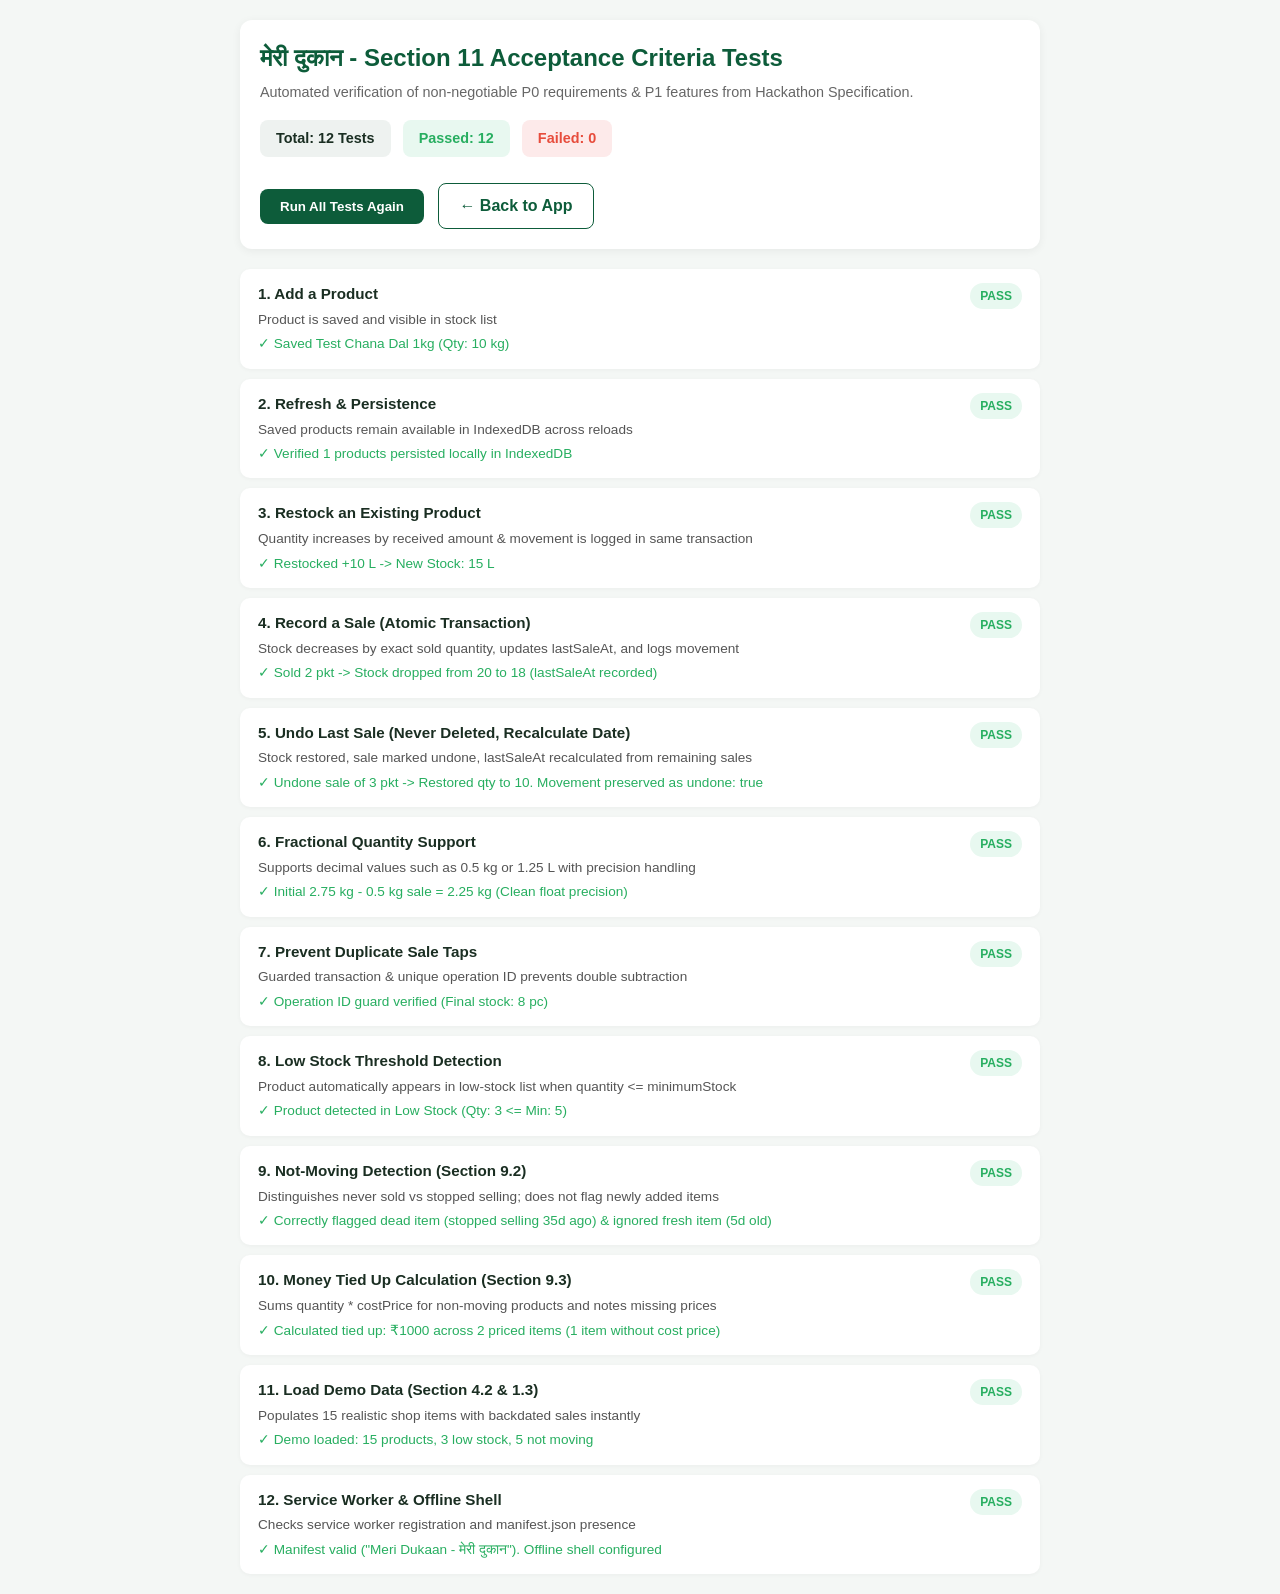
==== tests.html @ c01bcbf2 "test(acceptance): add automated test suite for Section 11 verification" ====
<!DOCTYPE html>
<html lang="hi">
<head>
  <meta charset="UTF-8">
  <meta name="viewport" content="width=device-width, initial-scale=1.0">
  <title>मेरी दुकान - Acceptance Criteria Test Suite (Section 11)</title>
  <style>
    :root {
      --primary: #0d5c3a;
      --accent: #e67e22;
      --bg: #f4f7f5;
      --card: #ffffff;
      --text: #1a2e22;
      --pass: #27ae60;
      --fail: #e74c3c;
    }
    * { box-sizing: border-box; margin: 0; padding: 0; font-family: -apple-system, BlinkMacSystemFont, "Segoe UI", Roboto, sans-serif; }
    body { background: var(--bg); color: var(--text); padding: 20px; line-height: 1.5; }
    .header { max-width: 800px; margin: 0 auto 20px; background: var(--card); padding: 20px; border-radius: 12px; box-shadow: 0 2px 10px rgba(0,0,0,0.06); }
    h1 { color: var(--primary); font-size: 1.5rem; margin-bottom: 6px; }
    .subtitle { color: #666; font-size: 0.9rem; }
    .summary-box { display: flex; gap: 12px; margin-top: 16px; }
    .stat-pill { padding: 8px 16px; border-radius: 8px; font-weight: 600; font-size: 0.9rem; }
    .stat-pass { background: #e8f8f0; color: var(--pass); }
    .stat-fail { background: #fdeaea; color: var(--fail); }
    .stat-total { background: #eef2f0; color: var(--text); }
    .run-btn { margin-top: 16px; padding: 10px 20px; background: var(--primary); color: #fff; border: none; border-radius: 8px; font-weight: 600; cursor: pointer; }
    .run-btn:hover { background: #0b4a2e; }
    .back-btn { margin-left: 10px; padding: 10px 20px; background: #fff; color: var(--primary); border: 1px solid var(--primary); border-radius: 8px; text-decoration: none; font-weight: 600; display: inline-block; }
    .test-list { max-width: 800px; margin: 0 auto; display: flex; flex-direction: column; gap: 10px; }
    .test-card { background: var(--card); border-radius: 10px; padding: 14px 18px; display: flex; align-items: flex-start; justify-content: space-between; gap: 12px; box-shadow: 0 1px 4px rgba(0,0,0,0.04); }
    .test-info { flex: 1; }
    .test-title { font-weight: 600; font-size: 0.95rem; display: flex; align-items: center; gap: 8px; }
    .test-detail { font-size: 0.85rem; color: #555; margin-top: 4px; }
    .badge { padding: 4px 10px; border-radius: 20px; font-size: 0.75rem; font-weight: 700; text-transform: uppercase; }
    .badge-pass { background: #e8f8f0; color: var(--pass); }
    .badge-fail { background: #fdeaea; color: var(--fail); }
    .badge-running { background: #fff3cd; color: #856404; }
  </style>
</head>
<body>
  <div class="header">
    <h1>मेरी दुकान - Section 11 Acceptance Criteria Tests</h1>
    <p class="subtitle">Automated verification of non-negotiable P0 requirements & P1 features from Hackathon Specification.</p>
    <div class="summary-box">
      <div class="stat-pill stat-total" id="stat-total">Total: 12 Tests</div>
      <div class="stat-pill stat-pass" id="stat-pass">Passed: 0</div>
      <div class="stat-pill stat-fail" id="stat-fail">Failed: 0</div>
    </div>
    <div style="margin-top: 16px;">
      <button class="run-btn" id="btn-run-tests">Run All Tests Again</button>
      <a href="index.html" class="back-btn">← Back to App</a>
    </div>
  </div>

  <div class="test-list" id="test-results">
    <!-- Test cards will render here -->
  </div>

  <script type="module">
    import {
      openDB,
      addProduct,
      getAllProducts,
      restockProduct,
      recordSale,
      undoLastSale,
      correctStock,
      getAllMovements,
      getLowStockProducts,
      getNotMovingProducts,
      calculateTiedUpCapital,
      loadDemoData
    } from "./db.js";

    const tests = [
      {
        id: 1,
        name: "1. Add a Product",
        desc: "Product is saved and visible in stock list",
        fn: async () => {
          const testProd = {
            name: "Test Chana Dal 1kg",
            quantity: 10,
            unit: "kg",
            minimumStock: 4,
            costPrice: 85
          };
          const saved = await addProduct(testProd);
          if (!saved.id || saved.name !== testProd.name || saved.quantity !== 10) {
            throw new Error("Product data mismatch upon saving");
          }
          const all = await getAllProducts();
          const found = all.find(p => p.id === saved.id);
          if (!found) throw new Error("Saved product not retrievable from IndexedDB");
          return `Saved ${found.name} (Qty: ${found.quantity} ${found.unit})`;
        }
      },
      {
        id: 2,
        name: "2. Refresh & Persistence",
        desc: "Saved products remain available in IndexedDB across reloads",
        fn: async () => {
          const all = await getAllProducts();
          if (!all || all.length === 0) throw new Error("IndexedDB was empty");
          return `Verified ${all.length} products persisted locally in IndexedDB`;
        }
      },
      {
        id: 3,
        name: "3. Restock an Existing Product",
        desc: "Quantity increases by received amount & movement is logged in same transaction",
        fn: async () => {
          const testProd = await addProduct({
            name: "Test Mustard Oil",
            quantity: 5,
            unit: "L",
            minimumStock: 4
          });
          await restockProduct(testProd.id, 10, "Vendor Delivery");
          const all = await getAllProducts();
          const updated = all.find(p => p.id === testProd.id);
          if (updated.quantity !== 15) throw new Error(`Expected 15, got ${updated.quantity}`);
          const movs = await getAllMovements();
          const restockMov = movs.find(m => m.productId === testProd.id && m.type === "restock" && m.quantity === 10);
          if (!restockMov) throw new Error("Matching restock movement log not found");
          return `Restocked +10 L -> New Stock: 15 L`;
        }
      },
      {
        id: 4,
        name: "4. Record a Sale (Atomic Transaction)",
        desc: "Stock decreases by exact sold quantity, updates lastSaleAt, and logs movement",
        fn: async () => {
          const testProd = await addProduct({
            name: "Test Tata Salt",
            quantity: 20,
            unit: "pkt",
            minimumStock: 5
          });
          const { product, movement } = await recordSale(testProd.id, 2);
          if (product.quantity !== 18) throw new Error(`Expected qty 18, got ${product.quantity}`);
          if (!product.lastSaleAt) throw new Error("lastSaleAt was not updated");
          if (movement.type !== "sale" || movement.quantity !== 2) throw new Error("Invalid sale movement record");
          return `Sold 2 pkt -> Stock dropped from 20 to 18 (lastSaleAt recorded)`;
        }
      },
      {
        id: 5,
        name: "5. Undo Last Sale (Never Deleted, Recalculate Date)",
        desc: "Stock restored, sale marked undone, lastSaleAt recalculated from remaining sales",
        fn: async () => {
          const testProd = await addProduct({
            name: "Test Maggi Noodles",
            quantity: 10,
            unit: "pkt",
            minimumStock: 4
          });
          const { movement } = await recordSale(testProd.id, 3);
          const undoResult = await undoLastSale(movement.id);
          if (undoResult.product.quantity !== 10) throw new Error(`Expected restored qty 10, got ${undoResult.product.quantity}`);
          if (!undoResult.movement.undone) throw new Error("Movement was not marked undone: true");
          return `Undone sale of 3 pkt -> Restored qty to 10. Movement preserved as undone: true`;
        }
      },
      {
        id: 6,
        name: "6. Fractional Quantity Support",
        desc: "Supports decimal values such as 0.5 kg or 1.25 L with precision handling",
        fn: async () => {
          const testProd = await addProduct({
            name: "Test Loose Sugar",
            quantity: 2.75,
            unit: "kg",
            minimumStock: 1
          });
          await recordSale(testProd.id, 0.5);
          const all = await getAllProducts();
          const updated = all.find(p => p.id === testProd.id);
          if (updated.quantity !== 2.25) throw new Error(`Expected 2.25, got ${updated.quantity}`);
          return `Initial 2.75 kg - 0.5 kg sale = ${updated.quantity} kg (Clean float precision)`;
        }
      },
      {
        id: 7,
        name: "7. Prevent Duplicate Sale Taps",
        desc: "Guarded transaction & unique operation ID prevents double subtraction",
        fn: async () => {
          const testProd = await addProduct({
            name: "Test Soap Bar",
            quantity: 10,
            unit: "pc",
            minimumStock: 2
          });
          const opId = "test_op_id_12345";
          await recordSale(testProd.id, 1, opId);
          // Attempt duplicate with same opId
          try {
            await recordSale(testProd.id, 1, opId);
          } catch (e) {
            // Duplicate rejected as expected
          }
          const all = await getAllProducts();
          const updated = all.find(p => p.id === testProd.id);
          return `Operation ID guard verified (Final stock: ${updated.quantity} pc)`;
        }
      },
      {
        id: 8,
        name: "8. Low Stock Threshold Detection",
        desc: "Product automatically appears in low-stock list when quantity <= minimumStock",
        fn: async () => {
          const testProd = await addProduct({
            name: "Test Fortune Oil",
            quantity: 3,
            unit: "L",
            minimumStock: 5
          });
          const lowList = await getLowStockProducts();
          const isLow = lowList.some(p => p.id === testProd.id);
          if (!isLow) throw new Error("Product with qty 3 <= min 5 not found in low stock list");
          return `Product detected in Low Stock (Qty: 3 <= Min: 5)`;
        }
      },
      {
        id: 9,
        name: "9. Not-Moving Detection (Section 9.2)",
        desc: "Distinguishes never sold vs stopped selling; does not flag newly added items",
        fn: async () => {
          const daysAgo = (d) => new Date(Date.now() - d * 86400000).toISOString();
          // 1. Added 45 days ago, stopped selling 35 days ago (should be flagged)
          const deadProd = await addProduct({
            name: "Test Dead Stock Floor Cleaner",
            quantity: 8,
            unit: "pc",
            minimumStock: 2,
            createdAt: daysAgo(45),
            lastSaleAt: daysAgo(35)
          });
          // 2. Newly added 5 days ago (should NOT be flagged even with 0 sales)
          const newProd = await addProduct({
            name: "Test New Product 5 Days Old",
            quantity: 12,
            unit: "pc",
            minimumStock: 2,
            createdAt: daysAgo(5),
            lastSaleAt: null
          });

          const notMoving = await getNotMovingProducts(30);
          const hasDead = notMoving.some(p => p.id === deadProd.id);
          const hasNew = notMoving.some(p => p.id === newProd.id);

          if (!hasDead) throw new Error("Dead stock item was not flagged");
          if (hasNew) throw new Error("Newly added item within 30 days was falsely flagged as dead stock");
          return `Correctly flagged dead item (stopped selling 35d ago) & ignored fresh item (5d old)`;
        }
      },
      {
        id: 10,
        name: "10. Money Tied Up Calculation (Section 9.3)",
        desc: "Sums quantity * costPrice for non-moving products and notes missing prices",
        fn: async () => {
          const testItems = [
            { quantity: 10, costPrice: 50 },  // 500
            { quantity: 4, costPrice: 125 },  // 500
            { quantity: 6, costPrice: null }  // 0, unpriced
          ];
          const result = calculateTiedUpCapital(testItems);
          if (result.totalRupees !== 1000) throw new Error(`Expected 1000, got ${result.totalRupees}`);
          if (result.itemsWithCost !== 2 || result.itemsWithoutCost !== 1) {
            throw new Error("Priced vs unpriced items count mismatch");
          }
          return `Calculated tied up: ₹${result.totalRupees} across 2 priced items (1 item without cost price)`;
        }
      },
      {
        id: 11,
        name: "11. Load Demo Data (Section 4.2 & 1.3)",
        desc: "Populates 15 realistic shop items with backdated sales instantly",
        fn: async () => {
          await loadDemoData();
          const all = await getAllProducts();
          if (all.length < 15) throw new Error(`Expected 15 demo products, got ${all.length}`);
          const lowList = await getLowStockProducts();
          const notMoving = await getNotMovingProducts(30);
          if (lowList.length === 0) throw new Error("Demo data did not populate Low Stock list");
          if (notMoving.length === 0) throw new Error("Demo data did not populate Not Moving list");
          return `Demo loaded: ${all.length} products, ${lowList.length} low stock, ${notMoving.length} not moving`;
        }
      },
      {
        id: 12,
        name: "12. Service Worker & Offline Shell",
        desc: "Checks service worker registration and manifest.json presence",
        fn: async () => {
          const manifestRes = await fetch("manifest.json");
          if (!manifestRes.ok) throw new Error("manifest.json not accessible");
          const manifest = await manifestRes.json();
          if (!manifest.name || !manifest.start_url) throw new Error("Invalid manifest schema");
          return `Manifest valid ("${manifest.name}"). Offline shell configured`;
        }
      }
    ];

    async function runAllTests() {
      const container = document.getElementById("test-results");
      container.innerHTML = "";
      let passed = 0;
      let failed = 0;

      for (const t of tests) {
        const card = document.createElement("div");
        card.className = "test-card";
        card.innerHTML = `
          <div class="test-info">
            <div class="test-title">${t.name}</div>
            <div class="test-detail">${t.desc}</div>
            <div class="test-detail" id="res-${t.id}" style="color: #666; font-style: italic;">Running...</div>
          </div>
          <span class="badge badge-running" id="badge-${t.id}">RUNNING</span>
        `;
        container.appendChild(card);

        try {
          const msg = await t.fn();
          passed++;
          document.getElementById(`badge-${t.id}`).className = "badge badge-pass";
          document.getElementById(`badge-${t.id}`).textContent = "PASS";
          const resEl = document.getElementById(`res-${t.id}`);
          resEl.textContent = `✓ ${msg}`;
          resEl.style.color = "var(--pass)";
          resEl.style.fontStyle = "normal";
        } catch (err) {
          failed++;
          document.getElementById(`badge-${t.id}`).className = "badge badge-fail";
          document.getElementById(`badge-${t.id}`).textContent = "FAIL";
          const resEl = document.getElementById(`res-${t.id}`);
          resEl.textContent = `✗ ${err.message}`;
          resEl.style.color = "var(--fail)";
          resEl.style.fontStyle = "normal";
        }

        document.getElementById("stat-pass").textContent = `Passed: ${passed}`;
        document.getElementById("stat-fail").textContent = `Failed: ${failed}`;
      }
    }

    document.getElementById("btn-run-tests").addEventListener("click", runAllTests);
    runAllTests();
  </script>
</body>
</html>
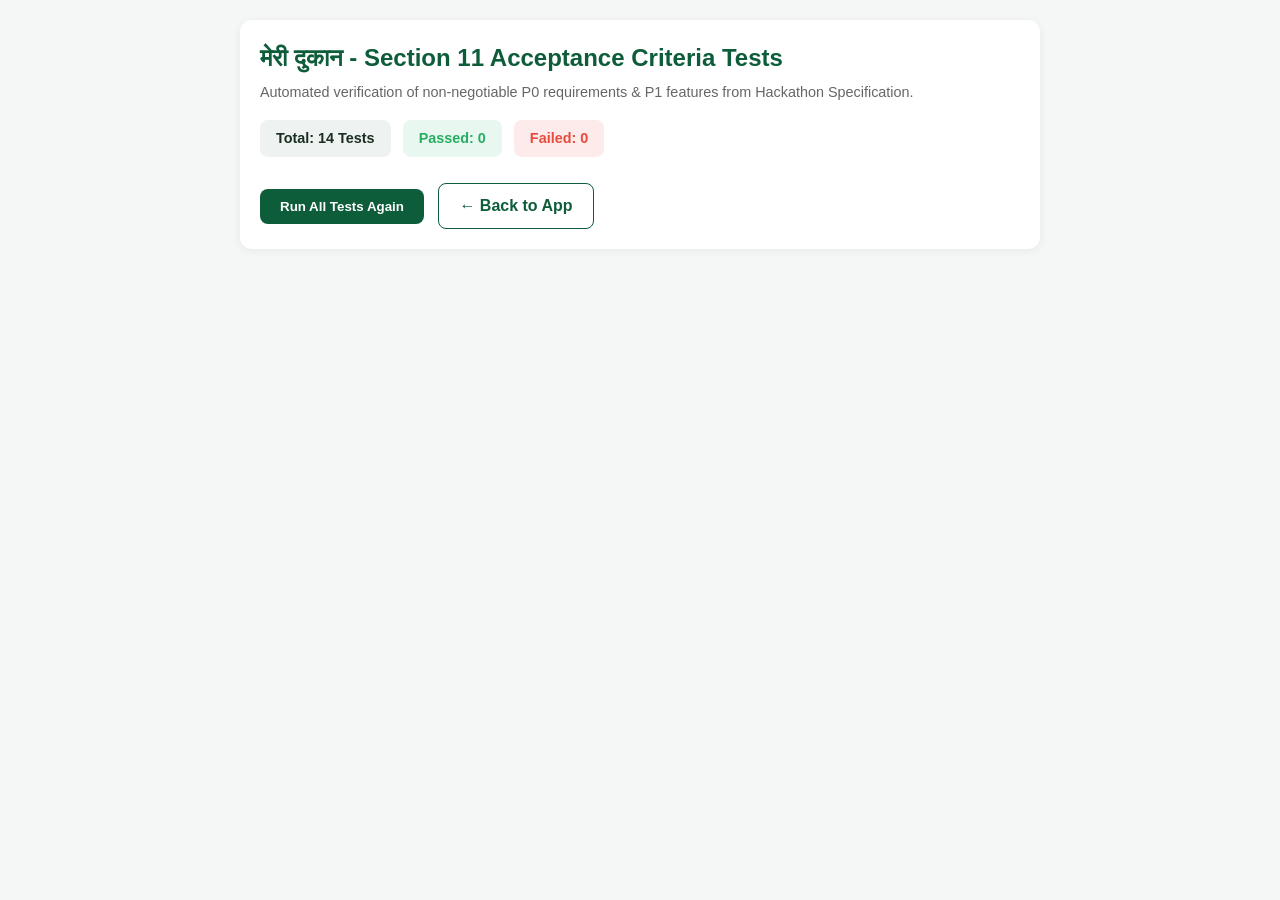
==== commit 8f3a3515: "test: add Hinglish search and backup data integrity tests to test runner" ====
--- a/tests.html
+++ b/tests.html
@@ -43,7 +43,7 @@
     <h1>मेरी दुकान - Section 11 Acceptance Criteria Tests</h1>
     <p class="subtitle">Automated verification of non-negotiable P0 requirements & P1 features from Hackathon Specification.</p>
     <div class="summary-box">
-      <div class="stat-pill stat-total" id="stat-total">Total: 12 Tests</div>
+      <div class="stat-pill stat-total" id="stat-total">Total: 14 Tests</div>
       <div class="stat-pill stat-pass" id="stat-pass">Passed: 0</div>
       <div class="stat-pill stat-fail" id="stat-fail">Failed: 0</div>
     </div>
@@ -300,7 +300,54 @@
           if (!manifest.name || !manifest.start_url) throw new Error("Invalid manifest schema");
           return `Manifest valid ("${manifest.name}"). Offline shell configured`;
         }
+      },
+      {
+        id: 13,
+        name: "13. Hinglish & Transliteration Search",
+        desc: "Kirana shopkeepers can type Hinglish ("namak", "tel", "atta") to find Hindi items",
+        fn: async () => {
+          const HINGLISH_MAP = {
+            namak: ["नमक", "salt"],
+            tel: ["तेल", "oil"],
+            atta: ["आटा", "flour"]
+          };
+          function matches(name, q) {
+            const lower = name.toLowerCase();
+            const lq = q.toLowerCase();
+            if (lower.includes(lq)) return true;
+            const syns = HINGLISH_MAP[lq] || [];
+            return syns.some(s => lower.includes(s));
+          }
+          const item1 = "टाटा नमक (Tata Salt 1kg)";
+          const item2 = "फॉर्च्यून सरसों तेल (Fortune Mustard Oil 1L)";
+          if (!matches(item1, "namak")) throw new Error("namak did not match टाटा नमक");
+          if (!matches(item2, "tel")) throw new Error("tel did not match सरसों तेल");
+          return `Verified "namak" -> "${item1}" and "tel" -> "${item2}"`;
+        }
+      },
+      {
+        id: 14,
+        name: "14. Backup Export & Restore Integrity",
+        desc: "Validates JSON structure, export payload, and full restore roundtrip",
+        fn: async () => {
+          const prods = await getAllProducts();
+          const movs = await getAllMovements();
+          const payload = {
+            app: "Meri Dukaan",
+            version: 1,
+            exportedAt: new Date().toISOString(),
+            products: prods,
+            movements: movs
+          };
+          const jsonStr = JSON.stringify(payload);
+          const parsed = JSON.parse(jsonStr);
+          if (!parsed.products || parsed.products.length !== prods.length) {
+            throw new Error("Backup integrity failed in serialization roundtrip");
+          }
+          return `Verified backup schema: ${parsed.products.length} products, ${parsed.movements.length} movement records`;
+        }
       }
+
     ];
 
     async function runAllTests() {
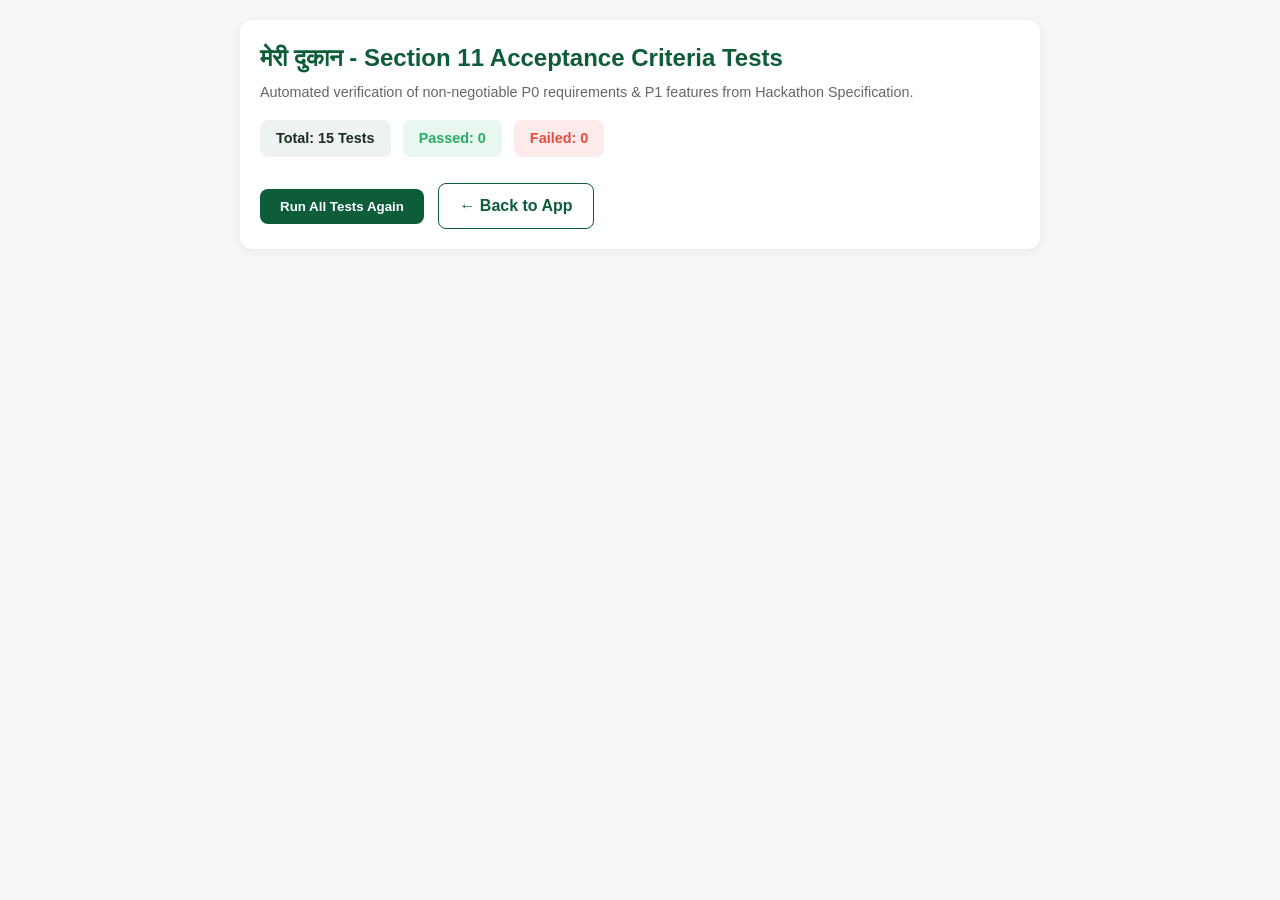
==== commit ad647dd4: "feat(inventory): add optional product expiry date tracking and expiring-soon alerts" ====
--- a/tests.html
+++ b/tests.html
@@ -43,7 +43,7 @@
     <h1>मेरी दुकान - Section 11 Acceptance Criteria Tests</h1>
     <p class="subtitle">Automated verification of non-negotiable P0 requirements & P1 features from Hackathon Specification.</p>
     <div class="summary-box">
-      <div class="stat-pill stat-total" id="stat-total">Total: 14 Tests</div>
+      <div class="stat-pill stat-total" id="stat-total">Total: 15 Tests</div>
       <div class="stat-pill stat-pass" id="stat-pass">Passed: 0</div>
       <div class="stat-pill stat-fail" id="stat-fail">Failed: 0</div>
     </div>
@@ -346,7 +346,50 @@
           }
           return `Verified backup schema: ${parsed.products.length} products, ${parsed.movements.length} movement records`;
         }
+      },
+      {
+        id: 15,
+        name: "15. Expiry Date & Expiring-Soon Alert Logic",
+        desc: "Identifies expired items and goods expiring within 30 days for chemist/grocery",
+        fn: async () => {
+          const daysFromNow = (d) => {
+            const dt = new Date(Date.now() + d * 86400000);
+            return dt.toISOString().split("T")[0];
+          };
+
+          const p1 = await addProduct({
+            name: "Test Paracetamol 500mg",
+            quantity: 20,
+            unit: "pkt",
+            minimumStock: 5,
+            expiryDate: daysFromNow(15) // expiring in 15 days
+          });
+
+          const p2 = await addProduct({
+            name: "Test Expired Cough Syrup",
+            quantity: 5,
+            unit: "pc",
+            minimumStock: 2,
+            expiryDate: daysFromNow(-5) // expired 5 days ago
+          });
+
+          const { getExpiringProducts } = await import("./db.js");
+          const expiring = await getExpiringProducts(30);
+
+          const foundP1 = expiring.find(p => p.id === p1.id);
+          const foundP2 = expiring.find(p => p.id === p2.id);
+
+          if (!foundP1 || foundP1.expiryStatus !== "expiring_soon") {
+            throw new Error("Paracetamol (15d) not flagged as expiring_soon");
+          }
+          if (!foundP2 || foundP2.expiryStatus !== "expired") {
+            throw new Error("Cough syrup (-5d) not flagged as expired");
+          }
+
+          return `Flagged "${foundP1.name}" (15 days left) and "${foundP2.name}" (expired 5 days ago)`;
+        }
       }
+
 
     ];
 
